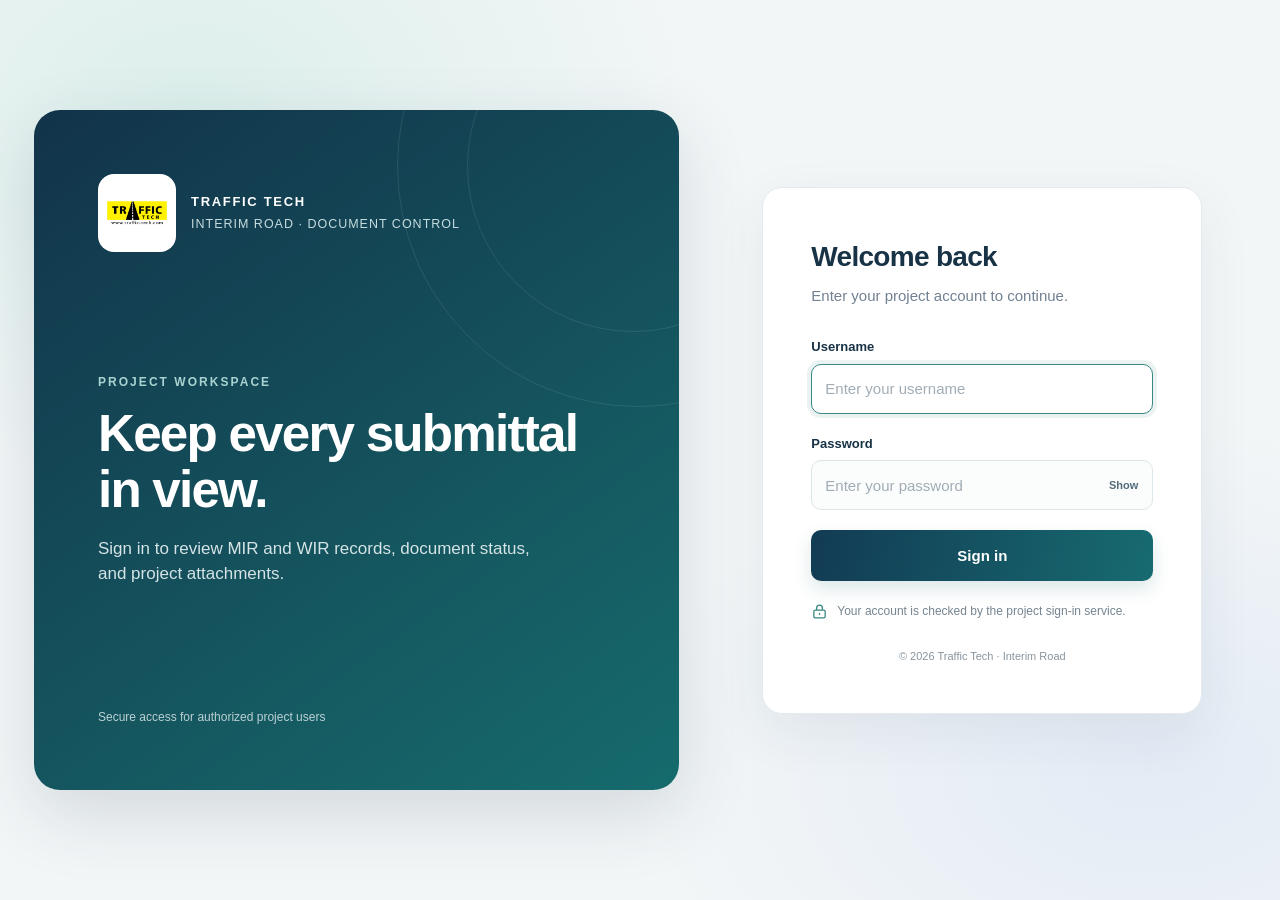
==== index.html @ 3432916f "Update index.html" ====
<!doctype html>
<html lang="en">
<head>
<meta charset="utf-8">
<meta name="viewport" content="width=device-width, initial-scale=1">
<meta name="color-scheme" content="light">
<title>Traffic Tech | Sign in</title>
<style>
:root{--navy:#12334a;--teal:#155b62;--ink:#183246;--muted:#718092;--line:#dce5e9;--paper:#fff;--red:#9d3443}*{box-sizing:border-box}body{margin:0;min-height:100vh;color:var(--ink);font:15px/1.5 "Segoe UI",Arial,sans-serif;background:radial-gradient(ellipse at 15% 12%,#dcefeb 0,transparent 34%),radial-gradient(ellipse at 90% 85%,#e3ebf5 0,transparent 32%),#f3f6f7}.page{min-height:100vh;display:grid;grid-template-columns:minmax(320px,1.1fr) minmax(360px,.9fr);max-width:1440px;margin:auto;padding:34px;gap:40px;align-items:center}.intro{padding:clamp(20px,5vw,72px);color:white;border-radius:26px;min-height:min(680px,88vh);display:flex;flex-direction:column;justify-content:space-between;background:linear-gradient(145deg,#12334a 0%,#155b62 70%,#167b77 130%);box-shadow:0 24px 70px #12334a25;position:relative;overflow:hidden}.intro:before,.intro:after{content:"";position:absolute;border:1px solid #ffffff18;border-radius:50%;width:480px;height:480px;right:-200px;top:-185px}.intro:after{width:330px;height:330px;right:-120px;top:-110px}.brand{display:flex;align-items:center;gap:15px;position:relative;z-index:1}.brand img{width:78px;height:78px;object-fit:contain;border-radius:16px;background:#fff;padding:8px}.brand strong{display:block;letter-spacing:.13em;font-size:13px}.brand small{color:#c6dcdf;letter-spacing:.08em}.intro-copy{position:relative;z-index:1;max-width:530px;margin:70px 0}.eyebrow{margin:0 0 15px;color:#a9d3d0;font-size:12px;font-weight:700;letter-spacing:.17em;text-transform:uppercase}.intro h1{font-size:clamp(32px,4vw,54px);line-height:1.08;letter-spacing:-.035em;margin:0 0 19px}.intro-copy p:last-child{color:#d5e4e6;font-size:17px;max-width:460px;margin:0}.intro-foot{position:relative;z-index:1;color:#bcd1d5;font-size:12px}.form-side{display:flex;justify-content:center;padding:25px}.login-card{width:min(100%,440px);background:var(--paper);border:1px solid #e4eaed;border-radius:20px;padding:clamp(28px,5vw,48px);box-shadow:0 18px 55px #173b4a12}.mobile-brand{display:none}.form-heading{margin:0 0 7px;font-size:28px;letter-spacing:-.025em}.form-sub{margin:0 0 30px;color:var(--muted)}.field{margin:0 0 20px}.field label{display:block;margin-bottom:7px;font-weight:650;font-size:13px}.input-wrap{position:relative}.field input{width:100%;height:50px;border:1px solid var(--line);border-radius:10px;padding:0 13px;background:#fbfcfc;color:var(--ink);font:inherit;outline:none;transition:border .2s,box-shadow .2s}.field input:focus{border-color:#398883;box-shadow:0 0 0 4px #3988831b;background:white}.field input::placeholder{color:#a1acb5}.password-input{padding-right:62px!important}.show-password{position:absolute;right:8px;top:50%;transform:translateY(-50%);border:0;background:transparent;padding:7px;color:#526b7b;font-family:inherit;font-size:11px;font-weight:600;cursor:pointer}.submit{width:100%;height:51px;border:0;border-radius:10px;background:linear-gradient(100deg,#123b54,#176b70);color:white;font:700 15px "Segoe UI",Arial,sans-serif;cursor:pointer;box-shadow:0 8px 18px #155b6226;transition:transform .15s,box-shadow .15s}.submit:hover{transform:translateY(-1px);box-shadow:0 11px 22px #155b6233}.submit:disabled{opacity:.7;cursor:wait;transform:none}.secure-note{display:flex;gap:9px;align-items:flex-start;margin:21px 0 0;color:#758591;font-size:12px}.secure-note svg{flex:0 0 17px;margin-top:1px;color:#398883}.copyright{margin-top:28px;text-align:center;color:#87949f;font-size:11px}dialog{width:min(390px,calc(100vw - 36px));padding:0;border:1px solid #e6eaed;border-radius:18px;color:var(--ink);box-shadow:0 22px 70px #122a3c38}dialog::backdrop{background:#142c3e80;backdrop-filter:blur(4px)}.popup{padding:29px;text-align:center}.error-icon{width:52px;height:52px;display:grid;place-items:center;margin:0 auto 14px;border-radius:50%;background:#fff0f1;color:var(--red);font-size:25px;font-weight:700}.popup h2{font-size:21px;margin:0 0 8px}.popup p{margin:0 0 22px;color:#6f7c88}.popup button{min-width:112px;height:42px;border:0;border-radius:9px;background:var(--navy);color:white;font:650 13px "Segoe UI",Arial,sans-serif;cursor:pointer}@media(max-width:900px){.page{grid-template-columns:1fr;max-width:560px;padding:20px}.intro{display:none}.form-side{padding:18px 0}.mobile-brand{display:flex;align-items:center;gap:11px;margin:0 0 28px}.mobile-brand img{width:46px;height:46px;object-fit:contain;background:white;border-radius:10px;padding:4px}.mobile-brand b{font-size:12px;letter-spacing:.09em}.mobile-brand small{display:block;color:var(--muted);font-size:11px}.login-card{padding:30px 26px}.copyright{margin-top:22px}}@media(max-width:420px){.page{padding:8px}.form-side{padding:10px 4px}.login-card{padding:27px 21px}.form-heading{font-size:25px}}
</style>
</head>
<body>
<main class="page">
  <section class="intro" aria-label="Traffic Tech">
    <div class="brand"><img src="Logo/TR.jpg" alt="Traffic Tech logo"><div><strong>TRAFFIC TECH</strong><small>INTERIM ROAD · DOCUMENT CONTROL</small></div></div>
    <div class="intro-copy"><p class="eyebrow">Project workspace</p><h1>Keep every submittal in view.</h1><p>Sign in to review MIR and WIR records, document status, and project attachments.</p></div>
    <div class="intro-foot">Secure access for authorized project users</div>
  </section>
  <section class="form-side">
    <div class="login-card">
      <div class="mobile-brand"><img src="Logo/TR.jpg" alt=""><div><b>TRAFFIC TECH</b><small>INTERIM ROAD · DOCUMENT CONTROL</small></div></div>
      <h2 class="form-heading">Welcome back</h2><p class="form-sub">Enter your project account to continue.</p>
      <form id="loginForm" autocomplete="on">
        <div class="field"><label for="username">Username</label><div class="input-wrap"><input id="username" name="username" type="text" autocomplete="username" placeholder="Enter your username" required autofocus></div></div>
        <div class="field"><label for="password">Password</label><div class="input-wrap"><input class="password-input" id="password" name="password" type="password" autocomplete="current-password" placeholder="Enter your password" required><button class="show-password" id="togglePassword" type="button" aria-label="Show password">Show</button></div></div>
        <button class="submit" id="submitButton" type="submit">Sign in</button>
      </form>
      <p class="secure-note"><svg viewBox="0 0 24 24" width="17" height="17" fill="none" stroke="currentColor" stroke-width="1.8" aria-hidden="true"><rect x="4" y="10" width="16" height="11" rx="2"/><path d="M8 10V7a4 4 0 0 1 8 0v3"/><path d="M12 14v3"/></svg><span>Your account is checked by the project sign-in service.</span></p>
      <div class="copyright">© 2026 Traffic Tech · Interim Road</div>
    </div>
  </section>
</main>
<dialog id="errorPopup" aria-labelledby="popupTitle"><div class="popup"><div class="error-icon" aria-hidden="true">!</div><h2 id="popupTitle">Sign in unsuccessful</h2><p id="popupMessage">Username or password is incorrect.</p><button id="closePopup" type="button">Try again</button></div></dialog>
<script>
const form=document.getElementById('loginForm'),submitButton=document.getElementById('submitButton'),popup=document.getElementById('errorPopup');
function showError(message){document.getElementById('popupMessage').textContent=message;if(typeof popup.showModal==='function')popup.showModal();else window.alert(message)}
document.getElementById('closePopup').addEventListener('click',()=>{popup.close();document.getElementById('password').focus()});
document.getElementById('togglePassword').addEventListener('click',e=>{const field=document.getElementById('password'),visible=field.type==='password';field.type=visible?'text':'password';e.currentTarget.textContent=visible?'Hide':'Show';e.currentTarget.setAttribute('aria-label',visible?'Hide password':'Show password')});
form.addEventListener('submit',async event=>{event.preventDefault();if(location.protocol==='file:'){showError('Open this page with Update TTG Tracker.bat so it can check users.xlsx.');return}submitButton.disabled=true;submitButton.textContent='Checking…';try{const response=await fetch('/login',{method:'POST',headers:{'Content-Type':'application/json'},body:JSON.stringify({username:document.getElementById('username').value.trim(),password:document.getElementById('password').value})});const result=await response.json();if(!response.ok||!result.ok)throw new Error(result.message||'Username or password is incorrect.');location.replace('/home.html')}catch(error){showError(error.message==='Failed to fetch'?'The sign-in service is unavailable. Start the local editor using Update TTG Tracker.bat and try again.':error.message||'Unable to sign in. Please try again.')}finally{submitButton.disabled=false;submitButton.textContent='Sign in'}});
if(location.protocol==='file:'){const side=document.querySelector('.form-side');side.innerHTML='<div class="login-card" style="text-align:center"><h2 class="form-heading">Opening secure sign-in…</h2><p class="form-sub">Connecting to the local Traffic Tech tracker.</p></div>';const probe=new Image();probe.onload=()=>location.replace('http://127.0.0.1:8767/');probe.onerror=()=>{side.innerHTML='<div class="login-card"><h2 class="form-heading">Start the local editor</h2><p class="form-sub">Double-click <b>Update TTG Tracker.bat</b> in your project folder. The GitHub viewer does not need this local service.</p><a class="submit" href="http://127.0.0.1:8767/" style="display:grid;place-items:center;text-decoration:none">Try the sign-in page</a></div>'};probe.src='http://127.0.0.1:8767/Logo/TR.jpg?check='+Date.now()}
</script>
</body>
</html>
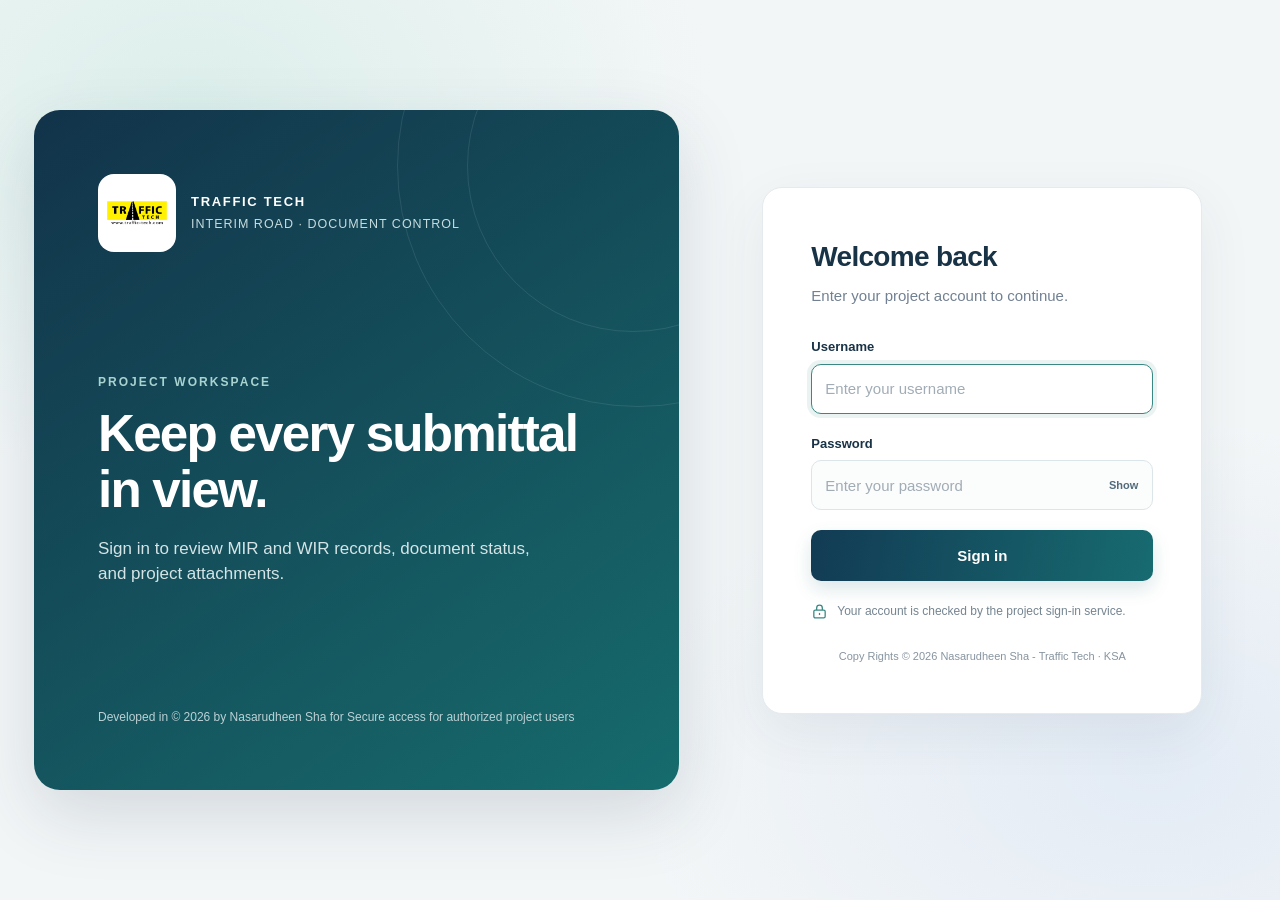
==== commit 2bdbb949: "Update index.html" ====
--- a/index.html
+++ b/index.html
@@ -14,7 +14,7 @@
   <section class="intro" aria-label="Traffic Tech">
     <div class="brand"><img src="Logo/TR.jpg" alt="Traffic Tech logo"><div><strong>TRAFFIC TECH</strong><small>INTERIM ROAD · DOCUMENT CONTROL</small></div></div>
     <div class="intro-copy"><p class="eyebrow">Project workspace</p><h1>Keep every submittal in view.</h1><p>Sign in to review MIR and WIR records, document status, and project attachments.</p></div>
-    <div class="intro-foot">Secure access for authorized project users</div>
+    <div class="intro-foot">Developed in © 2026 by Nasarudheen Sha for Secure access for authorized project users</div>
   </section>
   <section class="form-side">
     <div class="login-card">
@@ -25,8 +25,8 @@
         <div class="field"><label for="password">Password</label><div class="input-wrap"><input class="password-input" id="password" name="password" type="password" autocomplete="current-password" placeholder="Enter your password" required><button class="show-password" id="togglePassword" type="button" aria-label="Show password">Show</button></div></div>
         <button class="submit" id="submitButton" type="submit">Sign in</button>
       </form>
-      <p class="secure-note"><svg viewBox="0 0 24 24" width="17" height="17" fill="none" stroke="currentColor" stroke-width="1.8" aria-hidden="true"><rect x="4" y="10" width="16" height="11" rx="2"/><path d="M8 10V7a4 4 0 0 1 8 0v3"/><path d="M12 14v3"/></svg><span>Your account is checked by the project sign-in service.</span></p>
-      <div class="copyright">© 2026 Traffic Tech · Interim Road</div>
+      <p class="secure-note"><svg viewBox="0 0 24 24" width="17" height="17" fill="none" stroke="currentColor" stroke-width="1.8" aria-hidden="true"><rect x="4" y="10" width="16" height="11" rx="2"/><path d="M8 10V7a4 4 0 0 1 8 0v3"/><path d="M12 14v3"/></svg><span id="signInNote">Your account is checked by the project sign-in service.</span></p>
+      <div class="copyright">Copy Rights © 2026 Nasarudheen Sha - Traffic Tech · KSA</div>
     </div>
   </section>
 </main>
@@ -36,7 +36,9 @@
 function showError(message){document.getElementById('popupMessage').textContent=message;if(typeof popup.showModal==='function')popup.showModal();else window.alert(message)}
 document.getElementById('closePopup').addEventListener('click',()=>{popup.close();document.getElementById('password').focus()});
 document.getElementById('togglePassword').addEventListener('click',e=>{const field=document.getElementById('password'),visible=field.type==='password';field.type=visible?'text':'password';e.currentTarget.textContent=visible?'Hide':'Show';e.currentTarget.setAttribute('aria-label',visible?'Hide password':'Show password')});
-form.addEventListener('submit',async event=>{event.preventDefault();if(location.protocol==='file:'){showError('Open this page with Update TTG Tracker.bat so it can check users.xlsx.');return}submitButton.disabled=true;submitButton.textContent='Checking…';try{const response=await fetch('/login',{method:'POST',headers:{'Content-Type':'application/json'},body:JSON.stringify({username:document.getElementById('username').value.trim(),password:document.getElementById('password').value})});const result=await response.json();if(!response.ok||!result.ok)throw new Error(result.message||'Username or password is incorrect.');location.replace('/home.html')}catch(error){showError(error.message==='Failed to fetch'?'The sign-in service is unavailable. Start the local editor using Update TTG Tracker.bat and try again.':error.message||'Unable to sign in. Please try again.')}finally{submitButton.disabled=false;submitButton.textContent='Sign in'}});
+const isGitHubPages=location.hostname.endsWith('github.io');
+if(isGitHubPages)document.getElementById('signInNote').textContent='Sign-in uses the published users.xlsx account list. This static site is a convenience gate, not secure authentication.';
+form.addEventListener('submit',async event=>{event.preventDefault();if(location.protocol==='file:'){showError('Open this page with Update TTG Tracker.bat so it can check users.xlsx.');return}submitButton.disabled=true;submitButton.textContent='Checking…';try{const username=document.getElementById('username').value.trim(),password=document.getElementById('password').value;if(isGitHubPages){const response=await fetch('./users.json',{cache:'no-store'});if(!response.ok)throw new Error('The published account list is missing. Add users.xlsx to the GitHub repository and publish again.');const accounts=await response.json(),account=accounts.find(a=>String(a.username||'').trim().toLowerCase()===username.toLowerCase()&&String(a.password??'')===password);if(!account)throw new Error('Username or password is incorrect.');sessionStorage.setItem('ttgSession',JSON.stringify({username:account.username,level:Number(account.level)||3}));location.replace('./home.html');return}const response=await fetch('/login',{method:'POST',headers:{'Content-Type':'application/json'},body:JSON.stringify({username,password})});const result=await response.json();if(!response.ok||!result.ok)throw new Error(result.message||'Username or password is incorrect.');location.replace('/home.html')}catch(error){showError(error.message==='Failed to fetch'?'The sign-in service is unavailable. Start the local editor using Update TTG Tracker.bat and try again.':error.message||'Unable to sign in. Please try again.')}finally{submitButton.disabled=false;submitButton.textContent='Sign in'}});
 if(location.protocol==='file:'){const side=document.querySelector('.form-side');side.innerHTML='<div class="login-card" style="text-align:center"><h2 class="form-heading">Opening secure sign-in…</h2><p class="form-sub">Connecting to the local Traffic Tech tracker.</p></div>';const probe=new Image();probe.onload=()=>location.replace('http://127.0.0.1:8767/');probe.onerror=()=>{side.innerHTML='<div class="login-card"><h2 class="form-heading">Start the local editor</h2><p class="form-sub">Double-click <b>Update TTG Tracker.bat</b> in your project folder. The GitHub viewer does not need this local service.</p><a class="submit" href="http://127.0.0.1:8767/" style="display:grid;place-items:center;text-decoration:none">Try the sign-in page</a></div>'};probe.src='http://127.0.0.1:8767/Logo/TR.jpg?check='+Date.now()}
 </script>
 </body>
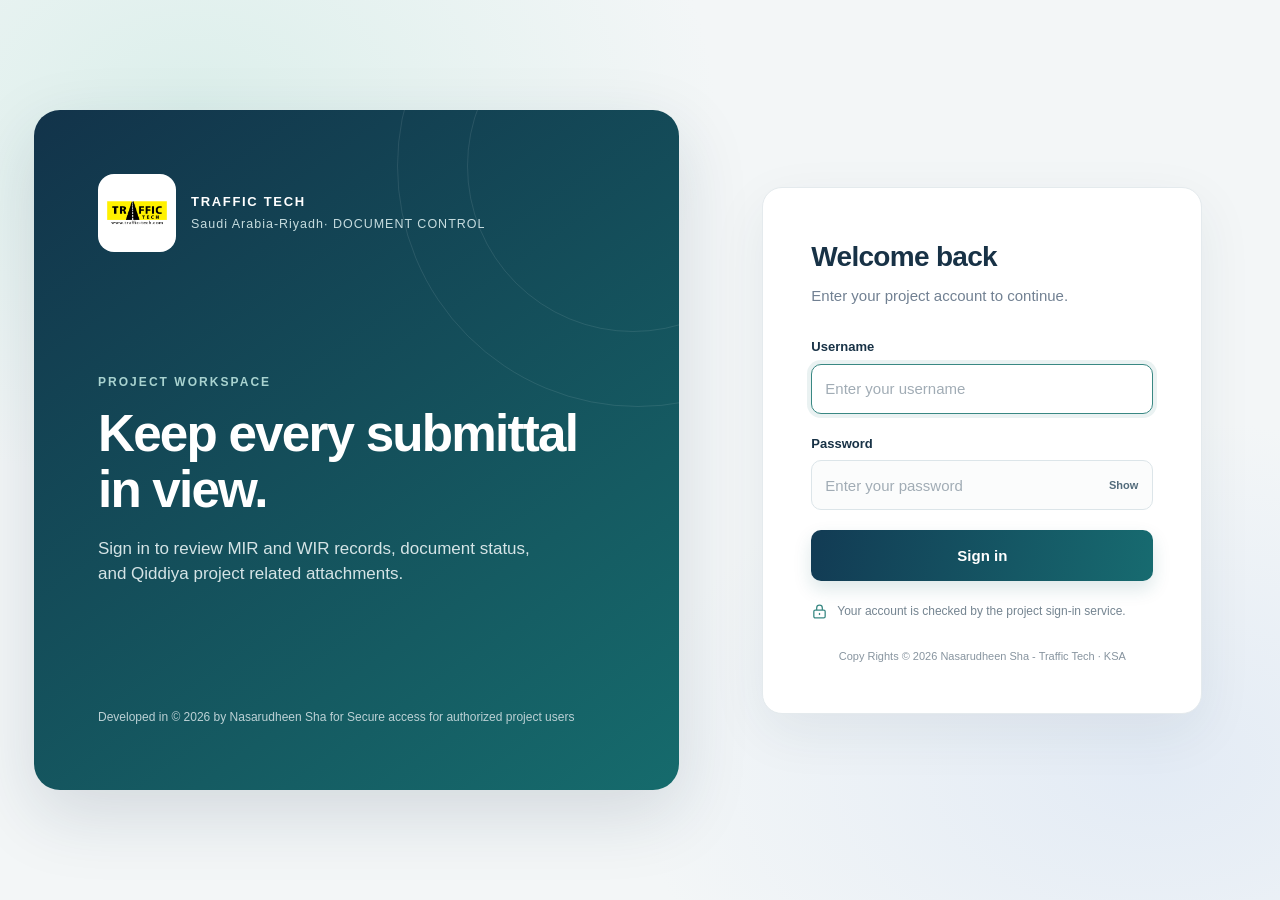
==== commit c2662e6d: "Update index.html" ====
--- a/index.html
+++ b/index.html
@@ -12,13 +12,13 @@
 <body>
 <main class="page">
   <section class="intro" aria-label="Traffic Tech">
-    <div class="brand"><img src="Logo/TR.jpg" alt="Traffic Tech logo"><div><strong>TRAFFIC TECH</strong><small>INTERIM ROAD · DOCUMENT CONTROL</small></div></div>
-    <div class="intro-copy"><p class="eyebrow">Project workspace</p><h1>Keep every submittal in view.</h1><p>Sign in to review MIR and WIR records, document status, and project attachments.</p></div>
+    <div class="brand"><img src="Logo/TR.jpg" alt="Traffic Tech logo"><div><strong>TRAFFIC TECH</strong><small>Saudi Arabia-Riyadh· DOCUMENT CONTROL</small></div></div>
+    <div class="intro-copy"><p class="eyebrow">Project workspace</p><h1>Keep every submittal in view.</h1><p>Sign in to review MIR and WIR records, document status, and Qiddiya project related attachments.</p></div>
     <div class="intro-foot">Developed in © 2026 by Nasarudheen Sha for Secure access for authorized project users</div>
   </section>
   <section class="form-side">
     <div class="login-card">
-      <div class="mobile-brand"><img src="Logo/TR.jpg" alt=""><div><b>TRAFFIC TECH</b><small>INTERIM ROAD · DOCUMENT CONTROL</small></div></div>
+      <div class="mobile-brand"><img src="Logo/TR.jpg" alt=""><div><b>TRAFFIC TECH</b><small>Saudi Arabia-Riyadh· DOCUMENT CONTROL</small></div></div>
       <h2 class="form-heading">Welcome back</h2><p class="form-sub">Enter your project account to continue.</p>
       <form id="loginForm" autocomplete="on">
         <div class="field"><label for="username">Username</label><div class="input-wrap"><input id="username" name="username" type="text" autocomplete="username" placeholder="Enter your username" required autofocus></div></div>
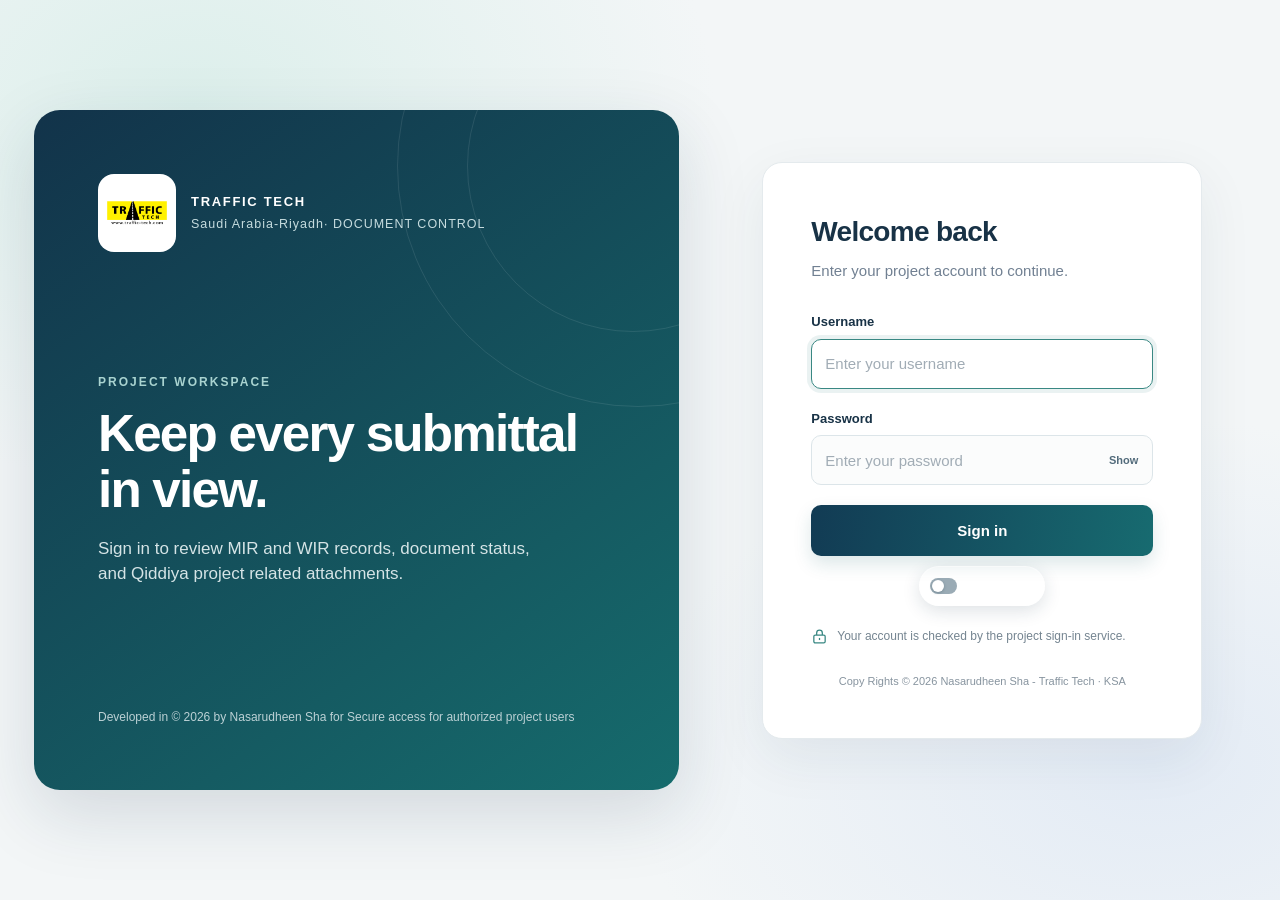
==== commit 237ea631: "Final Changes with Thems settings" ====
--- a/index.html
+++ b/index.html
@@ -8,6 +8,17 @@
 <style>
 :root{--navy:#12334a;--teal:#155b62;--ink:#183246;--muted:#718092;--line:#dce5e9;--paper:#fff;--red:#9d3443}*{box-sizing:border-box}body{margin:0;min-height:100vh;color:var(--ink);font:15px/1.5 "Segoe UI",Arial,sans-serif;background:radial-gradient(ellipse at 15% 12%,#dcefeb 0,transparent 34%),radial-gradient(ellipse at 90% 85%,#e3ebf5 0,transparent 32%),#f3f6f7}.page{min-height:100vh;display:grid;grid-template-columns:minmax(320px,1.1fr) minmax(360px,.9fr);max-width:1440px;margin:auto;padding:34px;gap:40px;align-items:center}.intro{padding:clamp(20px,5vw,72px);color:white;border-radius:26px;min-height:min(680px,88vh);display:flex;flex-direction:column;justify-content:space-between;background:linear-gradient(145deg,#12334a 0%,#155b62 70%,#167b77 130%);box-shadow:0 24px 70px #12334a25;position:relative;overflow:hidden}.intro:before,.intro:after{content:"";position:absolute;border:1px solid #ffffff18;border-radius:50%;width:480px;height:480px;right:-200px;top:-185px}.intro:after{width:330px;height:330px;right:-120px;top:-110px}.brand{display:flex;align-items:center;gap:15px;position:relative;z-index:1}.brand img{width:78px;height:78px;object-fit:contain;border-radius:16px;background:#fff;padding:8px}.brand strong{display:block;letter-spacing:.13em;font-size:13px}.brand small{color:#c6dcdf;letter-spacing:.08em}.intro-copy{position:relative;z-index:1;max-width:530px;margin:70px 0}.eyebrow{margin:0 0 15px;color:#a9d3d0;font-size:12px;font-weight:700;letter-spacing:.17em;text-transform:uppercase}.intro h1{font-size:clamp(32px,4vw,54px);line-height:1.08;letter-spacing:-.035em;margin:0 0 19px}.intro-copy p:last-child{color:#d5e4e6;font-size:17px;max-width:460px;margin:0}.intro-foot{position:relative;z-index:1;color:#bcd1d5;font-size:12px}.form-side{display:flex;justify-content:center;padding:25px}.login-card{width:min(100%,440px);background:var(--paper);border:1px solid #e4eaed;border-radius:20px;padding:clamp(28px,5vw,48px);box-shadow:0 18px 55px #173b4a12}.mobile-brand{display:none}.form-heading{margin:0 0 7px;font-size:28px;letter-spacing:-.025em}.form-sub{margin:0 0 30px;color:var(--muted)}.field{margin:0 0 20px}.field label{display:block;margin-bottom:7px;font-weight:650;font-size:13px}.input-wrap{position:relative}.field input{width:100%;height:50px;border:1px solid var(--line);border-radius:10px;padding:0 13px;background:#fbfcfc;color:var(--ink);font:inherit;outline:none;transition:border .2s,box-shadow .2s}.field input:focus{border-color:#398883;box-shadow:0 0 0 4px #3988831b;background:white}.field input::placeholder{color:#a1acb5}.password-input{padding-right:62px!important}.show-password{position:absolute;right:8px;top:50%;transform:translateY(-50%);border:0;background:transparent;padding:7px;color:#526b7b;font-family:inherit;font-size:11px;font-weight:600;cursor:pointer}.submit{width:100%;height:51px;border:0;border-radius:10px;background:linear-gradient(100deg,#123b54,#176b70);color:white;font:700 15px "Segoe UI",Arial,sans-serif;cursor:pointer;box-shadow:0 8px 18px #155b6226;transition:transform .15s,box-shadow .15s}.submit:hover{transform:translateY(-1px);box-shadow:0 11px 22px #155b6233}.submit:disabled{opacity:.7;cursor:wait;transform:none}.secure-note{display:flex;gap:9px;align-items:flex-start;margin:21px 0 0;color:#758591;font-size:12px}.secure-note svg{flex:0 0 17px;margin-top:1px;color:#398883}.copyright{margin-top:28px;text-align:center;color:#87949f;font-size:11px}dialog{width:min(390px,calc(100vw - 36px));padding:0;border:1px solid #e6eaed;border-radius:18px;color:var(--ink);box-shadow:0 22px 70px #122a3c38}dialog::backdrop{background:#142c3e80;backdrop-filter:blur(4px)}.popup{padding:29px;text-align:center}.error-icon{width:52px;height:52px;display:grid;place-items:center;margin:0 auto 14px;border-radius:50%;background:#fff0f1;color:var(--red);font-size:25px;font-weight:700}.popup h2{font-size:21px;margin:0 0 8px}.popup p{margin:0 0 22px;color:#6f7c88}.popup button{min-width:112px;height:42px;border:0;border-radius:9px;background:var(--navy);color:white;font:650 13px "Segoe UI",Arial,sans-serif;cursor:pointer}@media(max-width:900px){.page{grid-template-columns:1fr;max-width:560px;padding:20px}.intro{display:none}.form-side{padding:18px 0}.mobile-brand{display:flex;align-items:center;gap:11px;margin:0 0 28px}.mobile-brand img{width:46px;height:46px;object-fit:contain;background:white;border-radius:10px;padding:4px}.mobile-brand b{font-size:12px;letter-spacing:.09em}.mobile-brand small{display:block;color:var(--muted);font-size:11px}.login-card{padding:30px 26px}.copyright{margin-top:22px}}@media(max-width:420px){.page{padding:8px}.form-side{padding:10px 4px}.login-card{padding:27px 21px}.form-heading{font-size:25px}}
 </style>
+<style>
+.submit:hover,.popup button:hover{background:#ffe500;color:#12334a;box-shadow:0 5px 14px #12334a24}.submit:focus-visible,.popup button:focus-visible,.show-password:focus-visible{outline:3px solid #ffe500;outline-offset:3px}
+.login-actions{display:flex;align-items:center;gap:11px}.login-actions .submit{width:auto;flex:1}.theme-toggle-login{position:relative;display:inline-flex;align-items:center;justify-content:center;gap:8px;flex:0 0 auto;width:auto;min-width:132px;height:51px;padding:0 12px 0 43px;border:1px solid #d5e0e6;border-radius:10px;background:#f7fafb;color:#274557;font:650 12px "Segoe UI",Arial,sans-serif;box-shadow:none}.theme-toggle-login svg{display:none}.theme-toggle-login:before{content:"";position:absolute;left:10px;top:50%;width:27px;height:16px;transform:translateY(-50%);border-radius:999px;background:#9aabb5;transition:background .18s ease}.theme-toggle-login:after{content:"";position:absolute;left:12px;top:50%;width:12px;height:12px;transform:translateY(-50%);border-radius:50%;background:#fff;box-shadow:0 1px 3px #102e3f40;transition:left .18s ease}.theme-toggle-login[aria-pressed="true"]{border-color:#347d78;background:#e8f4f2;color:#164b50}.theme-toggle-login[aria-pressed="true"]:before{background:#277d76}.theme-toggle-login[aria-pressed="true"]:after{left:23px}.theme-toggle-login:hover{transform:translateY(-1px);border-color:#e0c900;background:#fff9c7;color:#12334a}.theme-toggle-login:focus-visible{outline:3px solid #ffe500;outline-offset:3px}html[data-theme="dark"] .theme-toggle-login{border-color:#526574;background:#263744;color:#e5edf4}html[data-theme="dark"] .theme-toggle-login[aria-pressed="true"]{border-color:#43808b;background:#203f46;color:#c6f0eb}html[data-theme="dark"] .theme-toggle-login:hover{background:#ffe500;color:#192a3a}@media(max-width:380px){.login-actions{gap:7px}.theme-toggle-login{min-width:116px;padding-right:8px;font-size:11px}}
+</style>
+<style>
+.login-actions{display:flex;flex-direction:column;align-items:stretch;gap:10px}
+.login-actions .submit{width:100%;flex:none}
+.theme-toggle-login{align-self:center;height:40px;min-width:142px;padding-left:43px;border-radius:999px}
+</style>
+<script>try{document.documentElement.dataset.theme=localStorage.getItem('ttg-theme')==='dark'?'dark':'light'}catch{document.documentElement.dataset.theme='light'}</script>
+<link rel="stylesheet" href="shared-ui.css">
 </head>
 <body>
 <main class="page">
@@ -23,7 +34,10 @@
       <form id="loginForm" autocomplete="on">
         <div class="field"><label for="username">Username</label><div class="input-wrap"><input id="username" name="username" type="text" autocomplete="username" placeholder="Enter your username" required autofocus></div></div>
         <div class="field"><label for="password">Password</label><div class="input-wrap"><input class="password-input" id="password" name="password" type="password" autocomplete="current-password" placeholder="Enter your password" required><button class="show-password" id="togglePassword" type="button" aria-label="Show password">Show</button></div></div>
-        <button class="submit" id="submitButton" type="submit">Sign in</button>
+        <div class="login-actions">
+          <button class="submit" id="submitButton" type="submit">Sign in</button>
+          <button id="themeToggle" class="theme-toggle theme-toggle-login" type="button" aria-label="Switch to dark mode" aria-pressed="false" title="Switch to dark mode"></button>
+        </div>
       </form>
       <p class="secure-note"><svg viewBox="0 0 24 24" width="17" height="17" fill="none" stroke="currentColor" stroke-width="1.8" aria-hidden="true"><rect x="4" y="10" width="16" height="11" rx="2"/><path d="M8 10V7a4 4 0 0 1 8 0v3"/><path d="M12 14v3"/></svg><span id="signInNote">Your account is checked by the project sign-in service.</span></p>
       <div class="copyright">Copy Rights © 2026 Nasarudheen Sha - Traffic Tech · KSA</div>
@@ -38,8 +52,9 @@
 document.getElementById('togglePassword').addEventListener('click',e=>{const field=document.getElementById('password'),visible=field.type==='password';field.type=visible?'text':'password';e.currentTarget.textContent=visible?'Hide':'Show';e.currentTarget.setAttribute('aria-label',visible?'Hide password':'Show password')});
 const isGitHubPages=location.hostname.endsWith('github.io');
 if(isGitHubPages)document.getElementById('signInNote').textContent='Sign-in uses the published users.xlsx account list. This static site is a convenience gate, not secure authentication.';
-form.addEventListener('submit',async event=>{event.preventDefault();if(location.protocol==='file:'){showError('Open this page with Update TTG Tracker.bat so it can check users.xlsx.');return}submitButton.disabled=true;submitButton.textContent='Checking…';try{const username=document.getElementById('username').value.trim(),password=document.getElementById('password').value;if(isGitHubPages){const response=await fetch('./users.json',{cache:'no-store'});if(!response.ok)throw new Error('The published account list is missing. Add users.xlsx to the GitHub repository and publish again.');const accounts=await response.json(),account=accounts.find(a=>String(a.username||'').trim().toLowerCase()===username.toLowerCase()&&String(a.password??'')===password);if(!account)throw new Error('Username or password is incorrect.');sessionStorage.setItem('ttgSession',JSON.stringify({username:account.username,level:Number(account.level)||3}));location.replace('./home.html');return}const response=await fetch('/login',{method:'POST',headers:{'Content-Type':'application/json'},body:JSON.stringify({username,password})});const result=await response.json();if(!response.ok||!result.ok)throw new Error(result.message||'Username or password is incorrect.');location.replace('/home.html')}catch(error){showError(error.message==='Failed to fetch'?'The sign-in service is unavailable. Start the local editor using Update TTG Tracker.bat and try again.':error.message||'Unable to sign in. Please try again.')}finally{submitButton.disabled=false;submitButton.textContent='Sign in'}});
+form.addEventListener('submit',async event=>{event.preventDefault();if(location.protocol==='file:'){showError('Open this page with Update TTG Tracker.bat so it can check users.xlsx.');return}submitButton.disabled=true;submitButton.textContent='Checking…';try{const username=document.getElementById('username').value.trim(),password=document.getElementById('password').value;if(isGitHubPages){const response=await fetch('./users.json',{cache:'no-store'});if(!response.ok)throw new Error('The published account list is missing. Add users.xlsx to the GitHub repository and publish again.');const accounts=await response.json(),account=accounts.find(a=>String(a.username||'').trim().toLowerCase()===username.toLowerCase()&&String(a.password??'')===password);if(!account)throw new Error('Username or password is incorrect.');sessionStorage.setItem('ttgSession',JSON.stringify({username:account.username,firstName:account.firstName||'',lastName:account.lastName||'',level:Number(account.level)||3}));location.replace('./home.html');return}const response=await fetch('/login',{method:'POST',headers:{'Content-Type':'application/json'},body:JSON.stringify({username,password})});const result=await response.json();if(!response.ok||!result.ok)throw new Error(result.message||'Username or password is incorrect.');location.replace('/home.html')}catch(error){showError(error.message==='Failed to fetch'?'The sign-in service is unavailable. Start the local editor using Update TTG Tracker.bat and try again.':error.message||'Unable to sign in. Please try again.')}finally{submitButton.disabled=false;submitButton.textContent='Sign in'}});
 if(location.protocol==='file:'){const side=document.querySelector('.form-side');side.innerHTML='<div class="login-card" style="text-align:center"><h2 class="form-heading">Opening secure sign-in…</h2><p class="form-sub">Connecting to the local Traffic Tech tracker.</p></div>';const probe=new Image();probe.onload=()=>location.replace('http://127.0.0.1:8767/');probe.onerror=()=>{side.innerHTML='<div class="login-card"><h2 class="form-heading">Start the local editor</h2><p class="form-sub">Double-click <b>Update TTG Tracker.bat</b> in your project folder. The GitHub viewer does not need this local service.</p><a class="submit" href="http://127.0.0.1:8767/" style="display:grid;place-items:center;text-decoration:none">Try the sign-in page</a></div>'};probe.src='http://127.0.0.1:8767/Logo/TR.jpg?check='+Date.now()}
 </script>
+<script src="shared-ui.js"></script>
 </body>
 </html>
--- a/shared-ui.css
+++ b/shared-ui.css
@@ -0,0 +1,276 @@
+:root[data-theme="dark"] {
+  color-scheme: dark;
+  --ink: #e5edf4;
+  --muted: #a9b7c4;
+  --line: #344554;
+  --paper: #202d39;
+  --canvas: #141e28;
+  --navy: #192a3a;
+  --teal: #276775;
+  --yellow: #ffe500;
+  --red: #f1979d;
+  --green: #75c99a;
+}
+
+html[data-theme="dark"] body {
+  background: var(--canvas) !important;
+  color: var(--ink) !important;
+}
+
+html[data-theme="dark"] .top,
+html[data-theme="dark"] header.top {
+  background: linear-gradient(120deg, #111d29, #192a3a) !important;
+}
+
+html[data-theme="dark"] .intro {
+  background: linear-gradient(145deg, #192a3a 0%, #1a3c4b 72%, #20535a 130%) !important;
+  box-shadow: 0 24px 70px #00000038;
+}
+
+html[data-theme="dark"] .panel,
+html[data-theme="dark"] .metric,
+html[data-theme="dark"] .card,
+html[data-theme="dark"] .login-card,
+html[data-theme="dark"] .table-shell,
+html[data-theme="dark"] .shell,
+html[data-theme="dark"] .toolbar,
+html[data-theme="dark"] .table-wrap {
+  background: var(--paper) !important;
+  color: var(--ink) !important;
+  border-color: var(--line) !important;
+  box-shadow: 0 12px 30px #00000026;
+}
+
+html[data-theme="dark"] .table th {
+  background: #253542 !important;
+  color: #c1ced8 !important;
+  border-color: var(--line) !important;
+}
+
+html[data-theme="dark"] .table td {
+  color: var(--ink) !important;
+  border-color: #2d3c49 !important;
+}
+
+html[data-theme="dark"] .table tbody tr:hover {
+  background: #253440 !important;
+}
+
+html[data-theme="dark"] .metric label,
+html[data-theme="dark"] .field label,
+html[data-theme="dark"] .edit-field label,
+html[data-theme="dark"] .foot,
+html[data-theme="dark"] .results,
+html[data-theme="dark"] .results-bar,
+html[data-theme="dark"] .empty,
+html[data-theme="dark"] .edit-head p,
+html[data-theme="dark"] .upload-hint,
+html[data-theme="dark"] .hint,
+html[data-theme="dark"] .edit-hint {
+  color: var(--muted) !important;
+}
+
+html[data-theme="dark"] .metric strong,
+html[data-theme="dark"] h1,
+html[data-theme="dark"] h2,
+html[data-theme="dark"] h3,
+html[data-theme="dark"] .desc,
+html[data-theme="dark"] .toolbar strong {
+  color: var(--ink) !important;
+}
+
+html[data-theme="dark"] input,
+html[data-theme="dark"] textarea,
+html[data-theme="dark"] select,
+html[data-theme="dark"] .item-dropdown > summary,
+html[data-theme="dark"] .item-select {
+  background: #1b2732 !important;
+  color: var(--ink) !important;
+  border-color: #455665 !important;
+  color-scheme: dark;
+}
+
+html[data-theme="dark"] input::placeholder,
+html[data-theme="dark"] textarea::placeholder {
+  color: #93a2af !important;
+}
+
+html[data-theme="dark"] a:not(.btn):not(.notification-item),
+html[data-theme="dark"] .number-link,
+html[data-theme="dark"] .cell-link,
+html[data-theme="dark"] .file-link,
+html[data-theme="dark"] .file-link-cell {
+  color: #7ed0c8 !important;
+}
+
+html[data-theme="dark"] .cell-unlinked,
+html[data-theme="dark"] .unlinked-number,
+html[data-theme="dark"] .num,
+html[data-theme="dark"] .unlinked-cell {
+  color: #e59a9f !important;
+}
+
+html[data-theme="dark"] .missing,
+html[data-theme="dark"] .cell-muted,
+html[data-theme="dark"] .missing-number {
+  color: #9cabb7 !important;
+}
+
+html[data-theme="dark"] .status-select[data-status="Code-A"],
+html[data-theme="dark"] .status[data-status="Code-A"] {
+  color: #daf4e3 !important; background: #20543b !important; border-color: #347552 !important;
+}
+html[data-theme="dark"] .status-select[data-status="Code-B"],
+html[data-theme="dark"] .status[data-status="Code-B"] {
+  color: #d7efdf !important; background: #294b39 !important; border-color: #456c54 !important;
+}
+html[data-theme="dark"] .status-select[data-status="Process"],
+html[data-theme="dark"] .status[data-status="Process"],
+html[data-theme="dark"] .status-select[data-status="Pending"],
+html[data-theme="dark"] .status[data-status="Pending"] {
+  color: #ffedc4 !important; background: #59451f !important; border-color: #80652f !important;
+}
+html[data-theme="dark"] .status-select[data-status="With Consultant"],
+html[data-theme="dark"] .status[data-status="With Consultant"],
+html[data-theme="dark"] .status-select[data-status="with Doc Controller"],
+html[data-theme="dark"] .status[data-status="with Doc Controller"] {
+  color: #d5efff !important; background: #23475b !important; border-color: #3c6a84 !important;
+}
+html[data-theme="dark"] .status-select[data-status="ITP Need"],
+html[data-theme="dark"] .status[data-status="ITP Need"],
+html[data-theme="dark"] .status-select[data-status="Rejected"],
+html[data-theme="dark"] .status[data-status="Rejected"] {
+  color: #ffe0e5 !important; background: #5a2b38 !important; border-color: #834252 !important;
+}
+html[data-theme="dark"] .status-select[data-status="Just Created"],
+html[data-theme="dark"] .status[data-status="Just Created"] {
+  color: #fff3c4 !important; background: #584b1c !important; border-color: #84712b !important;
+}
+html[data-theme="dark"] .status-select[data-status="No Updates"],
+html[data-theme="dark"] .status[data-status="No Updates"] {
+  color: #e9dcff !important; background: #43375e !important; border-color: #68558a !important;
+}
+html[data-theme="dark"] .status-select[data-status="Not Submitted"],
+html[data-theme="dark"] .status[data-status="Not Submitted"] {
+  color: #dce5eb !important; background: #3b4853 !important; border-color: #596b78 !important;
+}
+
+html[data-theme="dark"] .nav-popover,
+html[data-theme="dark"] .notification-popover,
+html[data-theme="dark"] .item-options,
+html[data-theme="dark"] .item-dropdown[open] .item-options,
+html[data-theme="dark"] dialog {
+  background: #202d39 !important;
+  color: var(--ink) !important;
+  border-color: var(--line) !important;
+}
+
+html[data-theme="dark"] .nav-popover a,
+html[data-theme="dark"] .nav-popover button,
+html[data-theme="dark"] .account-heading strong,
+html[data-theme="dark"] .item-option,
+html[data-theme="dark"] .notification-popover > strong {
+  color: var(--ink) !important;
+}
+
+html[data-theme="dark"] .nav-popover a:hover,
+html[data-theme="dark"] .nav-popover button:hover,
+html[data-theme="dark"] .item-option:hover,
+html[data-theme="dark"] .item-option[aria-selected="true"] {
+  background: #344553 !important;
+  color: #fff1a0 !important;
+}
+
+html[data-theme="dark"] .notification-item {
+  background: #1b2732 !important;
+  border-color: var(--line) !important;
+  color: #9be0d9 !important;
+}
+
+html[data-theme="dark"] .pill,
+html[data-theme="dark"] .level,
+html[data-theme="dark"] .item-chip {
+  background: #31424f !important;
+  color: #d6e2ea !important;
+}
+
+html[data-theme="dark"] .small-btn,
+html[data-theme="dark"] .dialog-actions button,
+html[data-theme="dark"] .dialog-secondary {
+  background: #293946 !important;
+  color: var(--ink) !important;
+  border-color: #4a5d6b !important;
+}
+html[data-theme="dark"] .actions .btn,
+html[data-theme="dark"] .btn.light {
+  background: #293946 !important;
+  color: var(--ink) !important;
+  border-color: #4a5d6b !important;
+}
+html[data-theme="dark"] .actions .primary,
+html[data-theme="dark"] .dialog-actions .primary,
+html[data-theme="dark"] .dialog-primary,
+html[data-theme="dark"] .btn.save {
+  background: #276775 !important;
+  color: #f3fbfc !important;
+  border-color: #43808b !important;
+}
+html[data-theme="dark"] .actions .btn:hover,
+html[data-theme="dark"] .small-btn:hover,
+html[data-theme="dark"] .dialog-actions button:hover {
+  background: #ffe500 !important;
+  color: #192a3a !important;
+}
+
+html[data-theme="dark"] .notice,
+html[data-theme="dark"] .notice.success {
+  background: #203f32 !important;
+  color: #c8f0d5 !important;
+}
+
+html[data-theme="dark"] .notice.error,
+html[data-theme="dark"] .dialog-error,
+html[data-theme="dark"] .small-btn.delete {
+  color: #ffadb4 !important;
+}
+html[data-theme="dark"] .notice.error,
+html[data-theme="dark"] .popup.error,
+html[data-theme="dark"] .error {
+  background: #442a30 !important;
+  border-color: #70434c !important;
+}
+html[data-theme="dark"] .form-sub,
+html[data-theme="dark"] .secure-note,
+html[data-theme="dark"] .copyright,
+html[data-theme="dark"] .popup p,
+html[data-theme="dark"] .section-label {
+  color: var(--muted) !important;
+}
+html[data-theme="dark"] .actions .btn:not(.primary):hover {
+  border-color: #e0c900 !important;
+}
+
+.theme-toggle {
+  display: inline-grid;
+  place-items: center;
+  flex: 0 0 40px;
+  width: 40px;
+  height: 40px;
+  padding: 0;
+  border: 1px solid #ffffff66;
+  border-radius: 50%;
+  background: #ffffff12;
+  color: #fff;
+  cursor: pointer;
+  transition: background-color .18s ease, color .18s ease, transform .18s ease;
+}
+.theme-toggle svg { width: 19px; height: 19px; fill: none; stroke: currentColor; stroke-width: 1.8; stroke-linecap: round; stroke-linejoin: round; }
+.theme-toggle:hover { background: #ffe500; border-color: #e0c900; color: #12334a; transform: translateY(-1px); }
+.theme-toggle:focus-visible { outline: 3px solid #ffe500; outline-offset: 2px; }
+.theme-toggle-floating { position: fixed; top: 16px; right: 18px; z-index: 1000; background: #192a3a; }
+.theme-toggle-login { display: inline-flex; align-items: center; justify-content: center; gap: 9px; width: auto; min-width: 126px; height: 42px; padding: 0 14px; border-radius: 999px; font: 600 13px/1 "Segoe UI", Arial, sans-serif; box-shadow: 0 5px 18px #12334a24; }
+.theme-toggle-login svg { flex: 0 0 19px; }
+html[data-theme="dark"] .theme-toggle { border-color: #536777; background: #253541; color: #ffed9a; }
+html[data-theme="dark"] .theme-toggle-floating { background: #253541; }
+html[data-theme="dark"] .theme-toggle:hover { background: #ffe500; color: #192a3a; }
+@media (prefers-reduced-motion: reduce) { *, *::before, *::after { scroll-behavior: auto !important; transition-duration: .01ms !important; } }
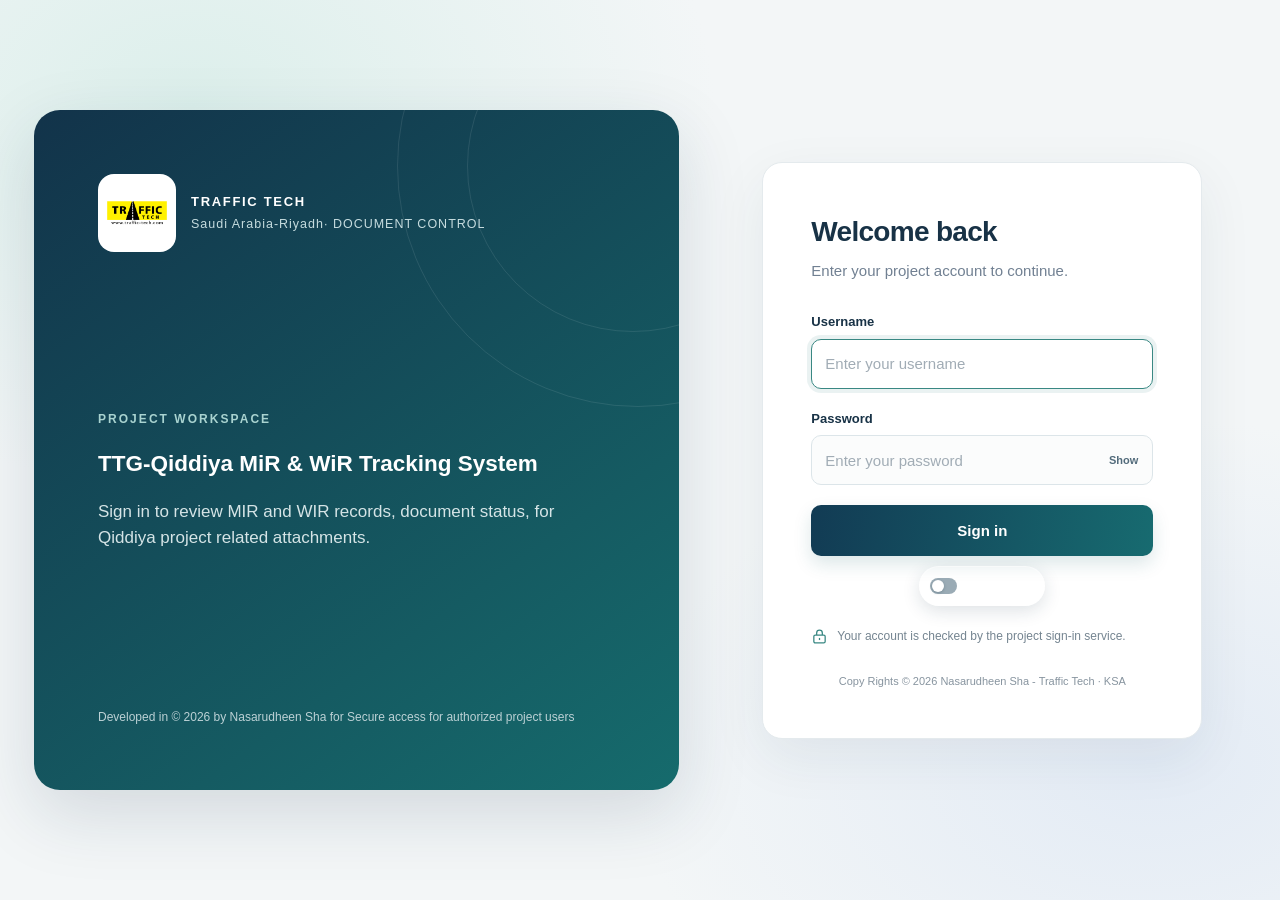
==== commit 27002eaa: "users added for remote access" ====
--- a/index.html
+++ b/index.html
@@ -24,7 +24,7 @@
 <main class="page">
   <section class="intro" aria-label="Traffic Tech">
     <div class="brand"><img src="Logo/TR.jpg" alt="Traffic Tech logo"><div><strong>TRAFFIC TECH</strong><small>Saudi Arabia-Riyadh· DOCUMENT CONTROL</small></div></div>
-    <div class="intro-copy"><p class="eyebrow">Project workspace</p><h1>Keep every submittal in view.</h1><p>Sign in to review MIR and WIR records, document status, and Qiddiya project related attachments.</p></div>
+    <div class="intro-copy"><p class="eyebrow">Project workspace</p><h2>TTG-Qiddiya MiR & WiR Tracking System</h2><p>Sign in to review MIR and WIR records, document status, for Qiddiya project related attachments.</p></div>
     <div class="intro-foot">Developed in © 2026 by Nasarudheen Sha for Secure access for authorized project users</div>
   </section>
   <section class="form-side">
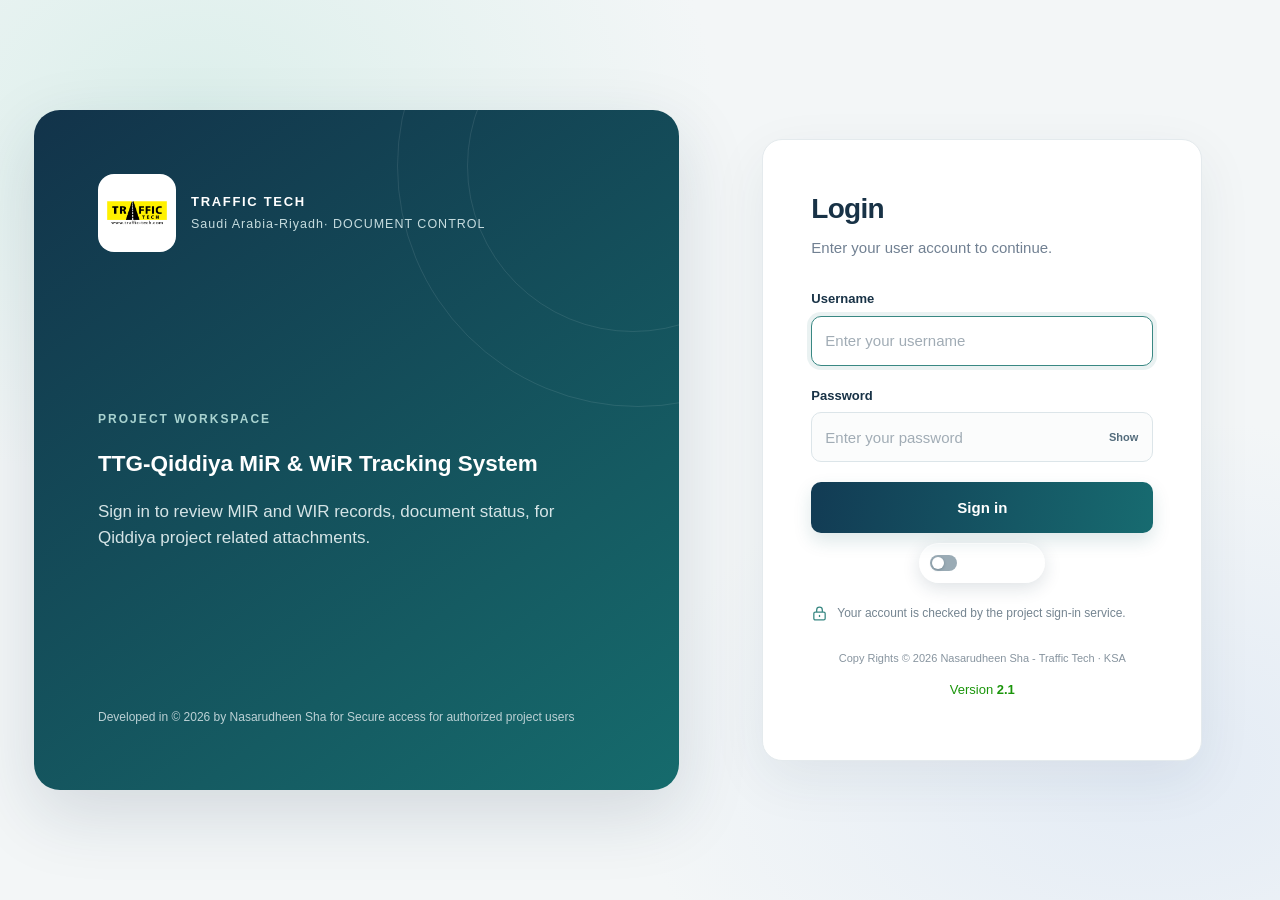
==== commit a346eff4: "Final edit version and user added" ====
--- a/index.html
+++ b/index.html
@@ -30,7 +30,8 @@
   <section class="form-side">
     <div class="login-card">
       <div class="mobile-brand"><img src="Logo/TR.jpg" alt=""><div><b>TRAFFIC TECH</b><small>Saudi Arabia-Riyadh· DOCUMENT CONTROL</small></div></div>
-      <h2 class="form-heading">Welcome back</h2><p class="form-sub">Enter your project account to continue.</p>
+      <h2 class="form-heading">Login </h2><p class="form-sub">Enter your user account to continue.</p>
+      
       <form id="loginForm" autocomplete="on">
         <div class="field"><label for="username">Username</label><div class="input-wrap"><input id="username" name="username" type="text" autocomplete="username" placeholder="Enter your username" required autofocus></div></div>
         <div class="field"><label for="password">Password</label><div class="input-wrap"><input class="password-input" id="password" name="password" type="password" autocomplete="current-password" placeholder="Enter your password" required><button class="show-password" id="togglePassword" type="button" aria-label="Show password">Show</button></div></div>
@@ -40,7 +41,7 @@
         </div>
       </form>
       <p class="secure-note"><svg viewBox="0 0 24 24" width="17" height="17" fill="none" stroke="currentColor" stroke-width="1.8" aria-hidden="true"><rect x="4" y="10" width="16" height="11" rx="2"/><path d="M8 10V7a4 4 0 0 1 8 0v3"/><path d="M12 14v3"/></svg><span id="signInNote">Your account is checked by the project sign-in service.</span></p>
-      <div class="copyright">Copy Rights © 2026 Nasarudheen Sha - Traffic Tech · KSA</div>
+      <div class="copyright">Copy Rights © 2026 Nasarudheen Sha - Traffic Tech · KSA<p style="color:rgb(26, 149, 10);font-size:small;">Version <strong>2.1</strong></p></div>
     </div>
   </section>
 </main>
